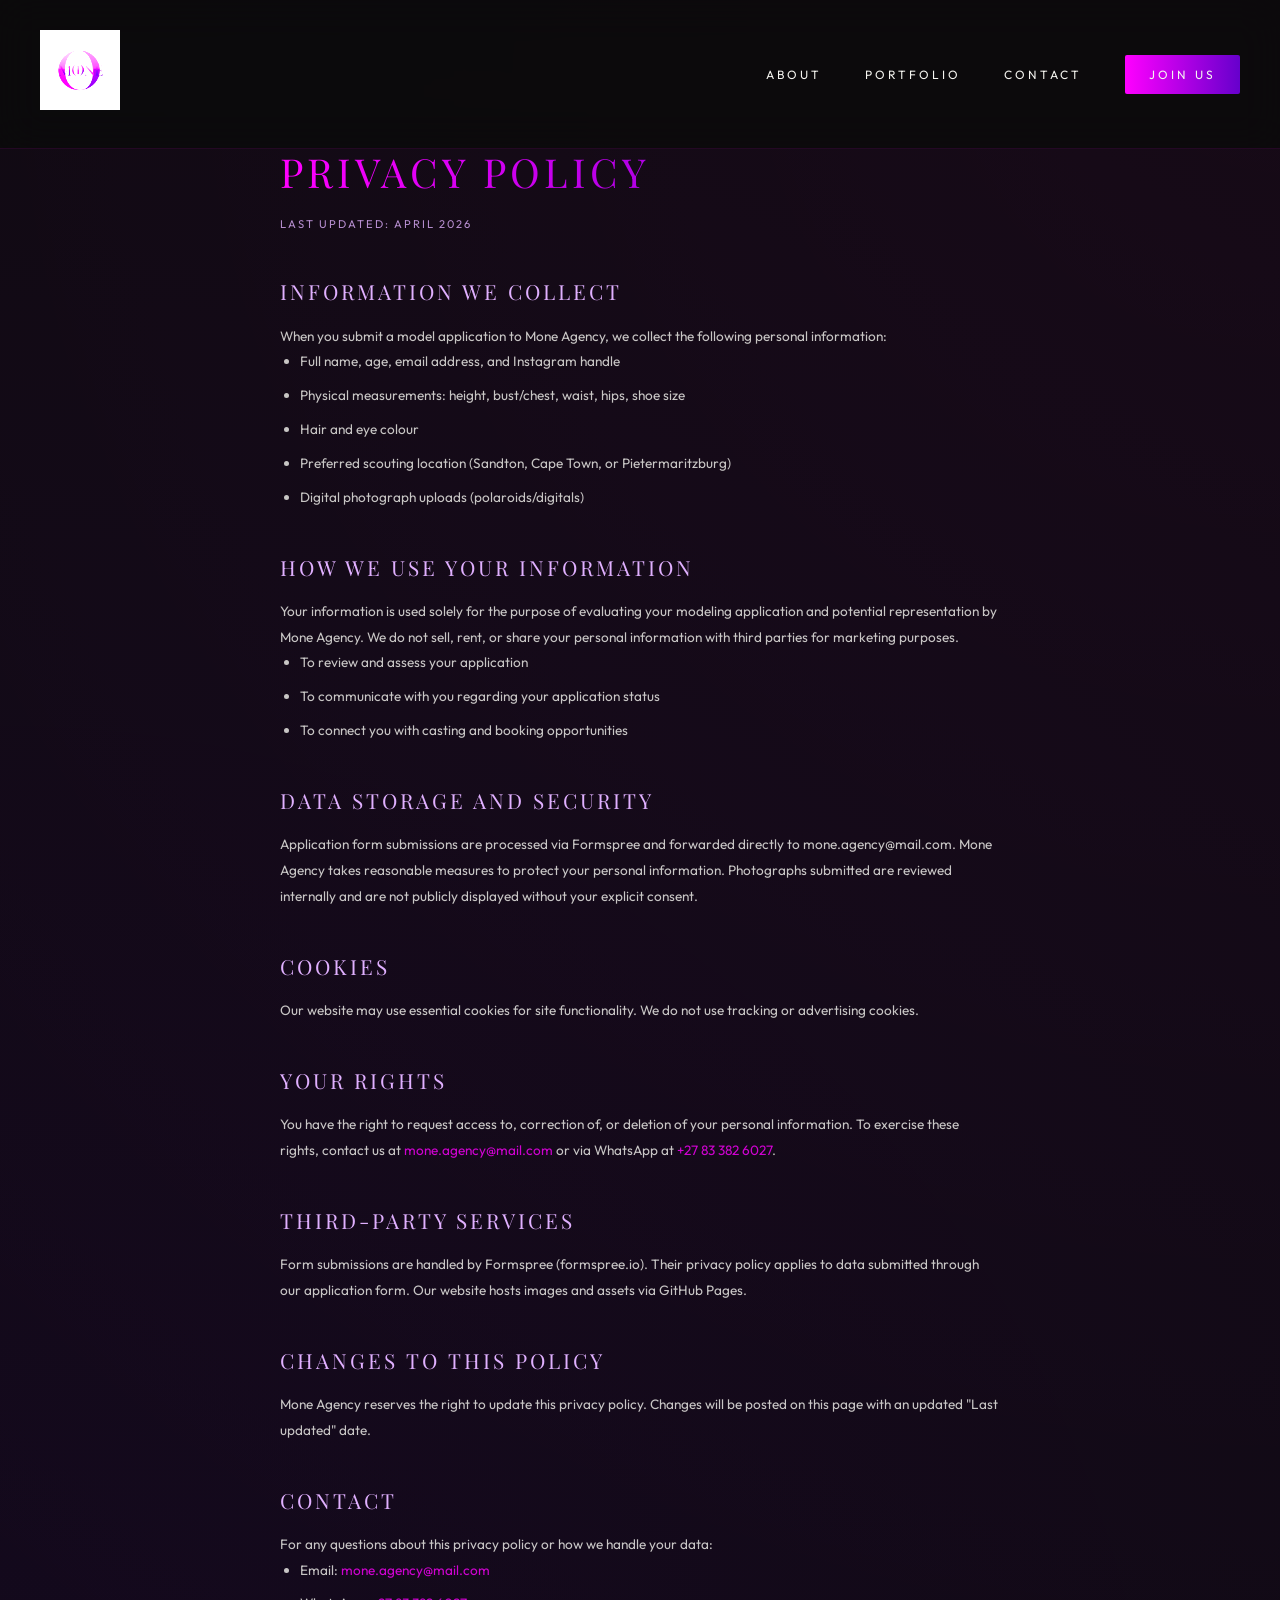
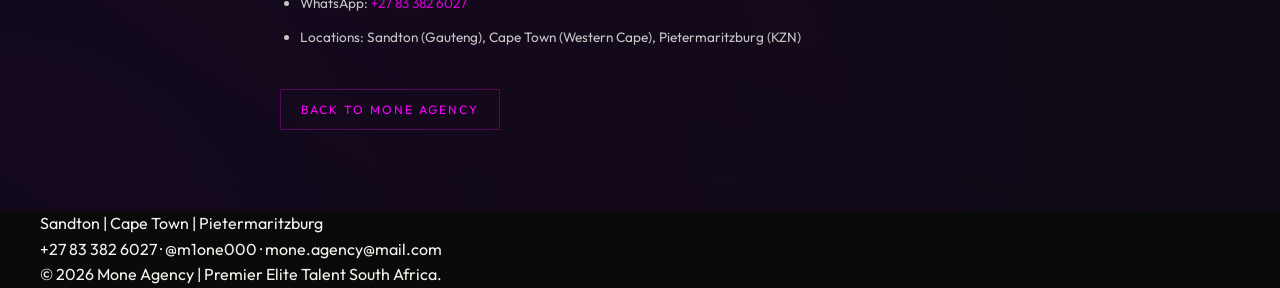
==== privacy.html @ e16c2733 "Full SEO & launch fix: /mone-agency/ v2 - Add OG tags, Twitter cards, canonical URL, robots meta - F" ====
<!DOCTYPE html>
<html lang="en">
<head>
    <meta charset="UTF-8">
    <meta name="viewport" content="width=device-width, initial-scale=1.0">
    <title>Privacy Policy | Mone Agency</title>
    <meta name="description" content="Privacy policy for Mone Agency — South Africa's premium modeling and luxury editorial talent agency based in Sandton, Cape Town, and Pietermaritzburg.">
    <meta name="robots" content="noindex, nofollow">
    <link rel="canonical" href="https://evansxm.github.io/mone-agency/privacy.html">
    <link rel="preconnect" href="https://fonts.googleapis.com">
    <link rel="preconnect" href="https://fonts.gstatic.com" crossorigin>
    <link href="https://fonts.googleapis.com/css2?family=Playfair+Display:ital,wght@0,400..900;1,400..900&family=Outfit:wght@100..900&display=swap" rel="stylesheet">
    <link rel="stylesheet" href="style.css">
    <link rel="stylesheet" href="https://cdnjs.cloudflare.com/ajax/libs/font-awesome/6.5.1/css/all.min.css">
    <style>
        .privacy-section { padding: 140px 0 80px; max-width: 800px; margin: 0 auto; }
        .privacy-section h1 { font-family: 'Playfair Display', serif; font-size: 2.5rem; letter-spacing: 4px; text-transform: uppercase; margin-bottom: 10px; background: var(--brand-gradient); -webkit-background-clip: text; -webkit-text-fill-color: transparent; }
        .privacy-section h2 { font-family: 'Playfair Display', serif; font-size: 1.3rem; letter-spacing: 3px; text-transform: uppercase; color: var(--lavender); margin: 40px 0 15px; }
        .privacy-section p, .privacy-section li { font-size: 0.85rem; line-height: 1.9; opacity: 0.8; }
        .privacy-section ul { padding-left: 20px; }
        .privacy-section li { margin-bottom: 8px; }
        .privacy-section a { color: var(--magenta); text-decoration: none; }
        .back-link { display: inline-block; margin-top: 30px; color: var(--sand); text-decoration: none; font-size: 0.75rem; letter-spacing: 2px; text-transform: uppercase; border: 1px solid rgba(255,0,255,0.3); padding: 10px 20px; }
    </style>
</head>
<body>
    <header>
        <div class="container">
            <a href="https://evansxm.github.io/mone-agency/">
                <img src="Logo/mone-logo-v2.jpeg" alt="Mone Agency Logo" class="logo">
            </a>
            <nav>
                <a href="https://evansxm.github.io/mone-agency/#about">About</a>
                <a href="https://evansxm.github.io/mone-agency/#portfolio">Portfolio</a>
                <a href="https://evansxm.github.io/mone-agency/#contact">Contact</a>
                <a href="https://evansxm.github.io/mone-agency/#apply" class="btn-apply">Join Us</a>
            </nav>
        </div>
    </header>

    <main>
        <section class="privacy-section">
            <div class="container">
                <h1>Privacy Policy</h1>
                <p style="color: var(--lavender); font-size: 0.7rem; letter-spacing: 2px; text-transform: uppercase;">Last updated: April 2026</p>

                <h2>Information We Collect</h2>
                <p>When you submit a model application to Mone Agency, we collect the following personal information:</p>
                <ul>
                    <li>Full name, age, email address, and Instagram handle</li>
                    <li>Physical measurements: height, bust/chest, waist, hips, shoe size</li>
                    <li>Hair and eye colour</li>
                    <li>Preferred scouting location (Sandton, Cape Town, or Pietermaritzburg)</li>
                    <li>Digital photograph uploads (polaroids/digitals)</li>
                </ul>

                <h2>How We Use Your Information</h2>
                <p>Your information is used solely for the purpose of evaluating your modeling application and potential representation by Mone Agency. We do not sell, rent, or share your personal information with third parties for marketing purposes.</p>
                <ul>
                    <li>To review and assess your application</li>
                    <li>To communicate with you regarding your application status</li>
                    <li>To connect you with casting and booking opportunities</li>
                </ul>

                <h2>Data Storage and Security</h2>
                <p>Application form submissions are processed via Formspree and forwarded directly to mone.agency@mail.com. Mone Agency takes reasonable measures to protect your personal information. Photographs submitted are reviewed internally and are not publicly displayed without your explicit consent.</p>

                <h2>Cookies</h2>
                <p>Our website may use essential cookies for site functionality. We do not use tracking or advertising cookies.</p>

                <h2>Your Rights</h2>
                <p>You have the right to request access to, correction of, or deletion of your personal information. To exercise these rights, contact us at <a href="mailto:mone.agency@mail.com">mone.agency@mail.com</a> or via WhatsApp at <a href="https://wa.me/27833826027">+27 83 382 6027</a>.</p>

                <h2>Third-Party Services</h2>
                <p>Form submissions are handled by Formspree (formspree.io). Their privacy policy applies to data submitted through our application form. Our website hosts images and assets via GitHub Pages.</p>

                <h2>Changes to This Policy</h2>
                <p>Mone Agency reserves the right to update this privacy policy. Changes will be posted on this page with an updated "Last updated" date.</p>

                <h2>Contact</h2>
                <p>For any questions about this privacy policy or how we handle your data:</p>
                <ul>
                    <li>Email: <a href="mailto:mone.agency@mail.com">mone.agency@mail.com</a></li>
                    <li>WhatsApp: <a href="https://wa.me/27833826027">+27 83 382 6027</a></li>
                    <li>Locations: Sandton (Gauteng), Cape Town (Western Cape), Pietermaritzburg (KZN)</li>
                </ul>

                <a href="https://evansxm.github.io/mone-agency/" class="back-link">Back to Mone Agency</a>
            </div>
        </section>
    </main>

    <footer>
        <div class="container">
            <p>Sandton | Cape Town | Pietermaritzburg</p>
            <p>+27 83 382 6027 · @m1one000 · mone.agency@mail.com</p>
            <p>&copy; 2026 Mone Agency | Premier Elite Talent South Africa.</p>
        </div>
    </footer>
</body>
</html>
---- style.css ----
:root {
    --magenta: #FF00FF;
    --purple: #6600CC;
    --onyx: #0A0A0A;
    --sand: #F5F5F0;
    --lavender: #E0B0FF;
    --brand-gradient: linear-gradient(90deg, #FF00FF, #6600CC);
    --glow-effect: radial-gradient(circle at top right, rgba(255, 0, 255, 0.05), transparent),
                   radial-gradient(circle at bottom left, rgba(102, 0, 204, 0.1), transparent);
}

* {
    margin: 0;
    padding: 0;
    box-sizing: border-box;
}

body {
    font-family: 'Outfit', sans-serif;
    background-color: var(--onyx);
    background-image: var(--glow-effect);
    color: var(--sand);
    line-height: 1.6;
    overflow-x: hidden;
    min-height: 100vh;
}

h1, h2, h3, .section-title {
    font-family: 'Playfair Display', serif;
    font-weight: 300;
    letter-spacing: 4px;
    text-transform: uppercase;
}

.container {
    max-width: 1400px;
    margin: 0 auto;
    padding: 0 40px;
}

/* Header & Glassmorphism */
header {
    padding: 30px 0;
    background: rgba(10, 10, 10, 0.8);
    backdrop-filter: blur(20px);
    -webkit-backdrop-filter: blur(20px);
    position: fixed;
    width: 100%;
    top: 0;
    z-index: 1000;
    border-bottom: 1px solid rgba(255, 0, 255, 0.1);
}

header .container {
    display: flex;
    justify-content: space-between;
    align-items: center;
}

.logo {
    height: 80px;
    width: auto;
    filter: brightness(1.2) contrast(1.1);
}

nav a {
    color: var(--sand);
    text-decoration: none;
    margin-left: 40px;
    font-size: 0.75rem;
    letter-spacing: 3px;
    text-transform: uppercase;
    font-weight: 400;
    transition: color 0.3s ease;
}

nav a:hover {
    color: var(--magenta);
}

.btn-apply {
    background: var(--brand-gradient);
    -webkit-background-clip: padding-box;
    padding: 12px 24px;
    border: none !important;
    position: relative;
    border-radius: 2px;
}

.btn-apply:hover {
    transform: scale(1.05);
    box-shadow: 0 0 20px rgba(255, 0, 255, 0.4);
}

/* Portfolio Gallery */
.gallery-section {
    padding: 150px 0 80px;
}

.gallery-grid {
    display: grid;
    grid-template-columns: repeat(auto-fill, minmax(350px, 1fr));
    gap: 20px;
}

.gallery-item {
    position: relative;
    aspect-ratio: 3/4;
    overflow: hidden;
    border: 1px solid rgba(102, 0, 204, 0.2);
    box-shadow: 0 10px 30px rgba(0, 0, 0, 0.5);
    transition: border-color 0.3s ease;
}

.gallery-item img {
    width: 100%;
    height: 100%;
    object-fit: cover;
    transition: transform 1.2s cubic-bezier(0.19, 1, 0.22, 1);
}

.gallery-item:hover {
    border-color: var(--magenta);
}

.gallery-item:hover img {
    transform: scale(1.08);
}

/* Model Application Form */
.apply-section {
    padding: 100px 0;
    background: rgba(20, 20, 20, 0.6);
    backdrop-filter: blur(10px);
}

.section-title {
    text-align: center;
    font-size: 3rem;
    margin-bottom: 10px;
    background: var(--brand-gradient);
    -webkit-background-clip: text;
    -webkit-text-fill-color: transparent;
}

.section-subtitle {
    text-align: center;
    color: var(--lavender);
    font-size: 0.8rem;
    letter-spacing: 2px;
    margin-bottom: 60px;
    text-transform: uppercase;
}

.model-form {
    max-width: 900px;
    margin: 0 auto;
    padding: 50px;
    background: rgba(10, 10, 10, 0.4);
    border: 1px solid rgba(255, 0, 255, 0.05);
}

.form-group label {
    color: var(--lavender);
    font-size: 0.65rem;
    letter-spacing: 2.5px;
}

.form-group input, .form-group select, .form-group textarea {
    background: transparent;
    border: none;
    border-bottom: 1px solid rgba(245, 245, 240, 0.1);
    color: var(--sand);
    padding: 15px 0;
    border-radius: 0;
}

.form-group input:focus {
    border-bottom-color: var(--magenta);
}

.upload-zone {
    border: 1px dashed var(--purple);
    background: rgba(102, 0, 204, 0.05);
}

.upload-zone:hover {
    border-color: var(--magenta);
    background: rgba(255, 0, 255, 0.05);
}

.btn-submit {
    background: var(--brand-gradient);
    border-radius: 0;
    padding: 25px;
    font-size: 0.9rem;
    letter-spacing: 5px;
}

/* Floating Elements */
.floating-cta a {
    background: rgba(10, 10, 10, 0.6);
    border: 1px solid var(--purple);
    color: var(--magenta);
}

.floating-cta a:hover {
    background: var(--brand-gradient);
    color: var(--onyx);
}

footer {
    border-top: 1px solid rgba(102, 0, 204, 0.1);
    background-color: var(--onyx);
}

@media (max-width: 768px) {
    .container { padding: 0 20px; }
    .section-title { font-size: 2rem; }
    header .logo { height: 50px; }
}
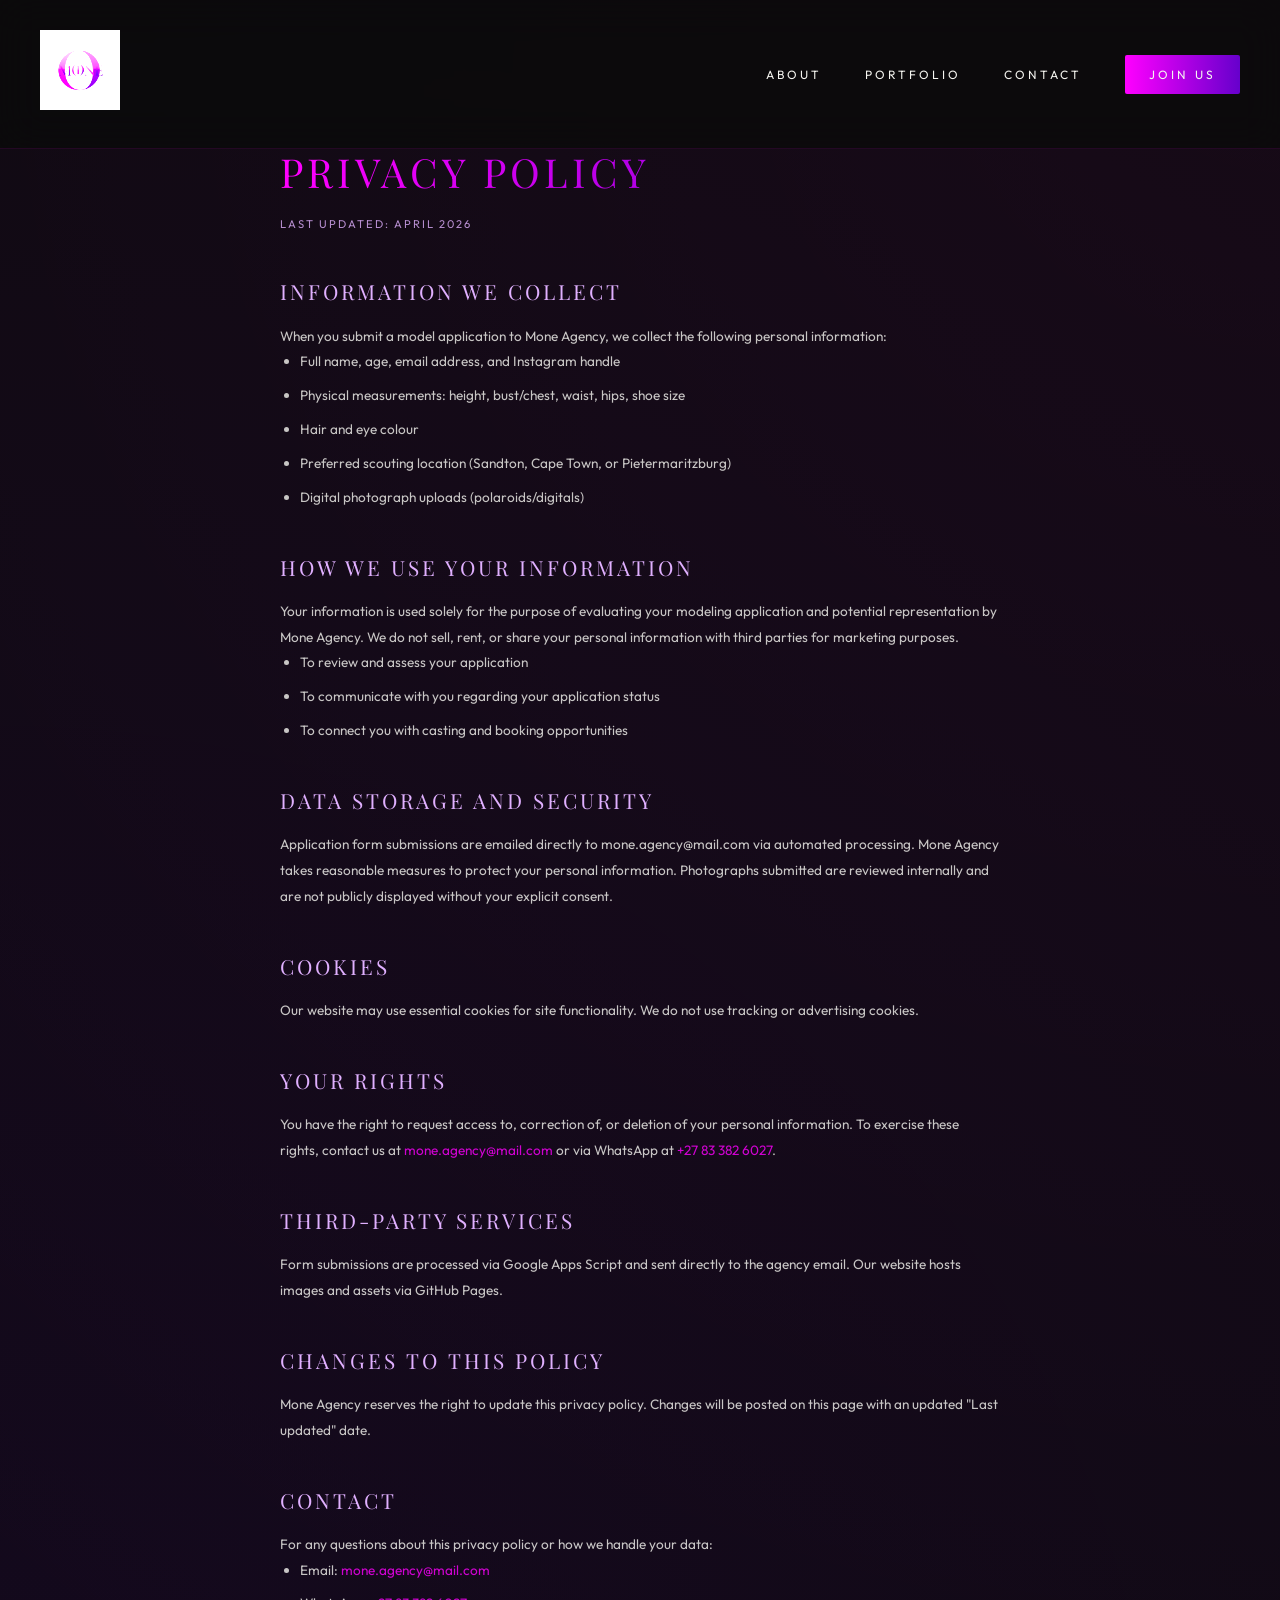
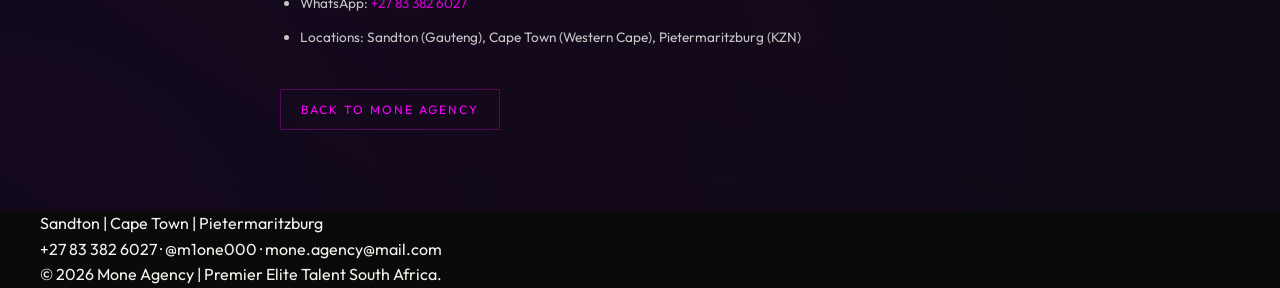
==== commit 667014d4: "Fix Join Us form, remove analytics tracking, clean up repo - Replace broken mailto: form action with" ====
--- a/privacy.html
+++ b/privacy.html
@@ -63,7 +63,7 @@
                 </ul>
 
                 <h2>Data Storage and Security</h2>
-                <p>Application form submissions are processed via Formspree and forwarded directly to mone.agency@mail.com. Mone Agency takes reasonable measures to protect your personal information. Photographs submitted are reviewed internally and are not publicly displayed without your explicit consent.</p>
+                <p>Application form submissions are emailed directly to mone.agency@mail.com via automated processing. Mone Agency takes reasonable measures to protect your personal information. Photographs submitted are reviewed internally and are not publicly displayed without your explicit consent.</p>
 
                 <h2>Cookies</h2>
                 <p>Our website may use essential cookies for site functionality. We do not use tracking or advertising cookies.</p>
@@ -72,7 +72,7 @@
                 <p>You have the right to request access to, correction of, or deletion of your personal information. To exercise these rights, contact us at <a href="mailto:mone.agency@mail.com">mone.agency@mail.com</a> or via WhatsApp at <a href="https://wa.me/27833826027">+27 83 382 6027</a>.</p>
 
                 <h2>Third-Party Services</h2>
-                <p>Form submissions are handled by Formspree (formspree.io). Their privacy policy applies to data submitted through our application form. Our website hosts images and assets via GitHub Pages.</p>
+                <p>Form submissions are processed via Google Apps Script and sent directly to the agency email. Our website hosts images and assets via GitHub Pages.</p>
 
                 <h2>Changes to This Policy</h2>
                 <p>Mone Agency reserves the right to update this privacy policy. Changes will be posted on this page with an updated "Last updated" date.</p>
--- a/style.css
+++ b/style.css
@@ -80,7 +80,6 @@
 
 .btn-apply {
     background: var(--brand-gradient);
-    -webkit-background-clip: padding-box;
     padding: 12px 24px;
     border: none !important;
     position: relative;
@@ -160,10 +159,28 @@
     border: 1px solid rgba(255, 0, 255, 0.05);
 }
 
+.form-row {
+    display: grid;
+    grid-template-columns: 1fr 1fr;
+    gap: 30px;
+    margin-bottom: 5px;
+}
+
+.form-row.three-col {
+    grid-template-columns: 1fr 1fr 1fr;
+}
+
+.form-group {
+    margin-bottom: 25px;
+}
+
 .form-group label {
+    display: block;
     color: var(--lavender);
     font-size: 0.65rem;
     letter-spacing: 2.5px;
+    text-transform: uppercase;
+    margin-bottom: 8px;
 }
 
 .form-group input, .form-group select, .form-group textarea {
@@ -175,8 +192,16 @@
     border-radius: 0;
 }
 
-.form-group input:focus {
+.form-group input:focus,
+.form-group select:focus,
+.form-group textarea:focus {
+    outline: none;
     border-bottom-color: var(--magenta);
+}
+
+.form-group select option {
+    background: var(--onyx);
+    color: var(--sand);
 }
 
 .upload-zone {
@@ -191,10 +216,26 @@
 
 .btn-submit {
     background: var(--brand-gradient);
+    border: none;
     border-radius: 0;
     padding: 25px;
     font-size: 0.9rem;
     letter-spacing: 5px;
+    text-transform: uppercase;
+    cursor: pointer;
+    transition: transform 0.3s ease, box-shadow 0.3s ease;
+}
+
+.btn-submit:hover {
+    transform: scale(1.02);
+    box-shadow: 0 0 25px rgba(255, 0, 255, 0.4);
+}
+
+.btn-submit:disabled {
+    opacity: 0.5;
+    cursor: not-allowed;
+    transform: none;
+    box-shadow: none;
 }
 
 /* Floating Elements */
@@ -214,8 +255,53 @@
     background-color: var(--onyx);
 }
 
+@media (max-width: 900px) {
+    .model-form {
+        padding: 30px 20px;
+    }
+    .form-row {
+        grid-template-columns: 1fr;
+        gap: 0;
+    }
+    .form-row.three-col {
+        grid-template-columns: 1fr;
+    }
+}
+
 @media (max-width: 768px) {
     .container { padding: 0 20px; }
     .section-title { font-size: 2rem; }
     header .logo { height: 50px; }
-}
+    header .container {
+        flex-direction: column;
+        gap: 15px;
+    }
+    nav {
+        display: flex;
+        flex-wrap: wrap;
+        justify-content: center;
+        gap: 10px;
+    }
+    nav a {
+        margin: 0 10px;
+        font-size: 0.65rem;
+    }
+    .gallery-grid {
+        grid-template-columns: repeat(auto-fill, minmax(250px, 1fr));
+    }
+    .apply-section {
+        padding: 60px 0;
+    }
+    .btn-submit {
+        padding: 18px;
+        font-size: 0.8rem;
+        letter-spacing: 3px;
+    }
+}
+
+@media (max-width: 480px) {
+    .section-title { font-size: 1.5rem; }
+    .gallery-grid {
+        grid-template-columns: 1fr;
+    }
+}
